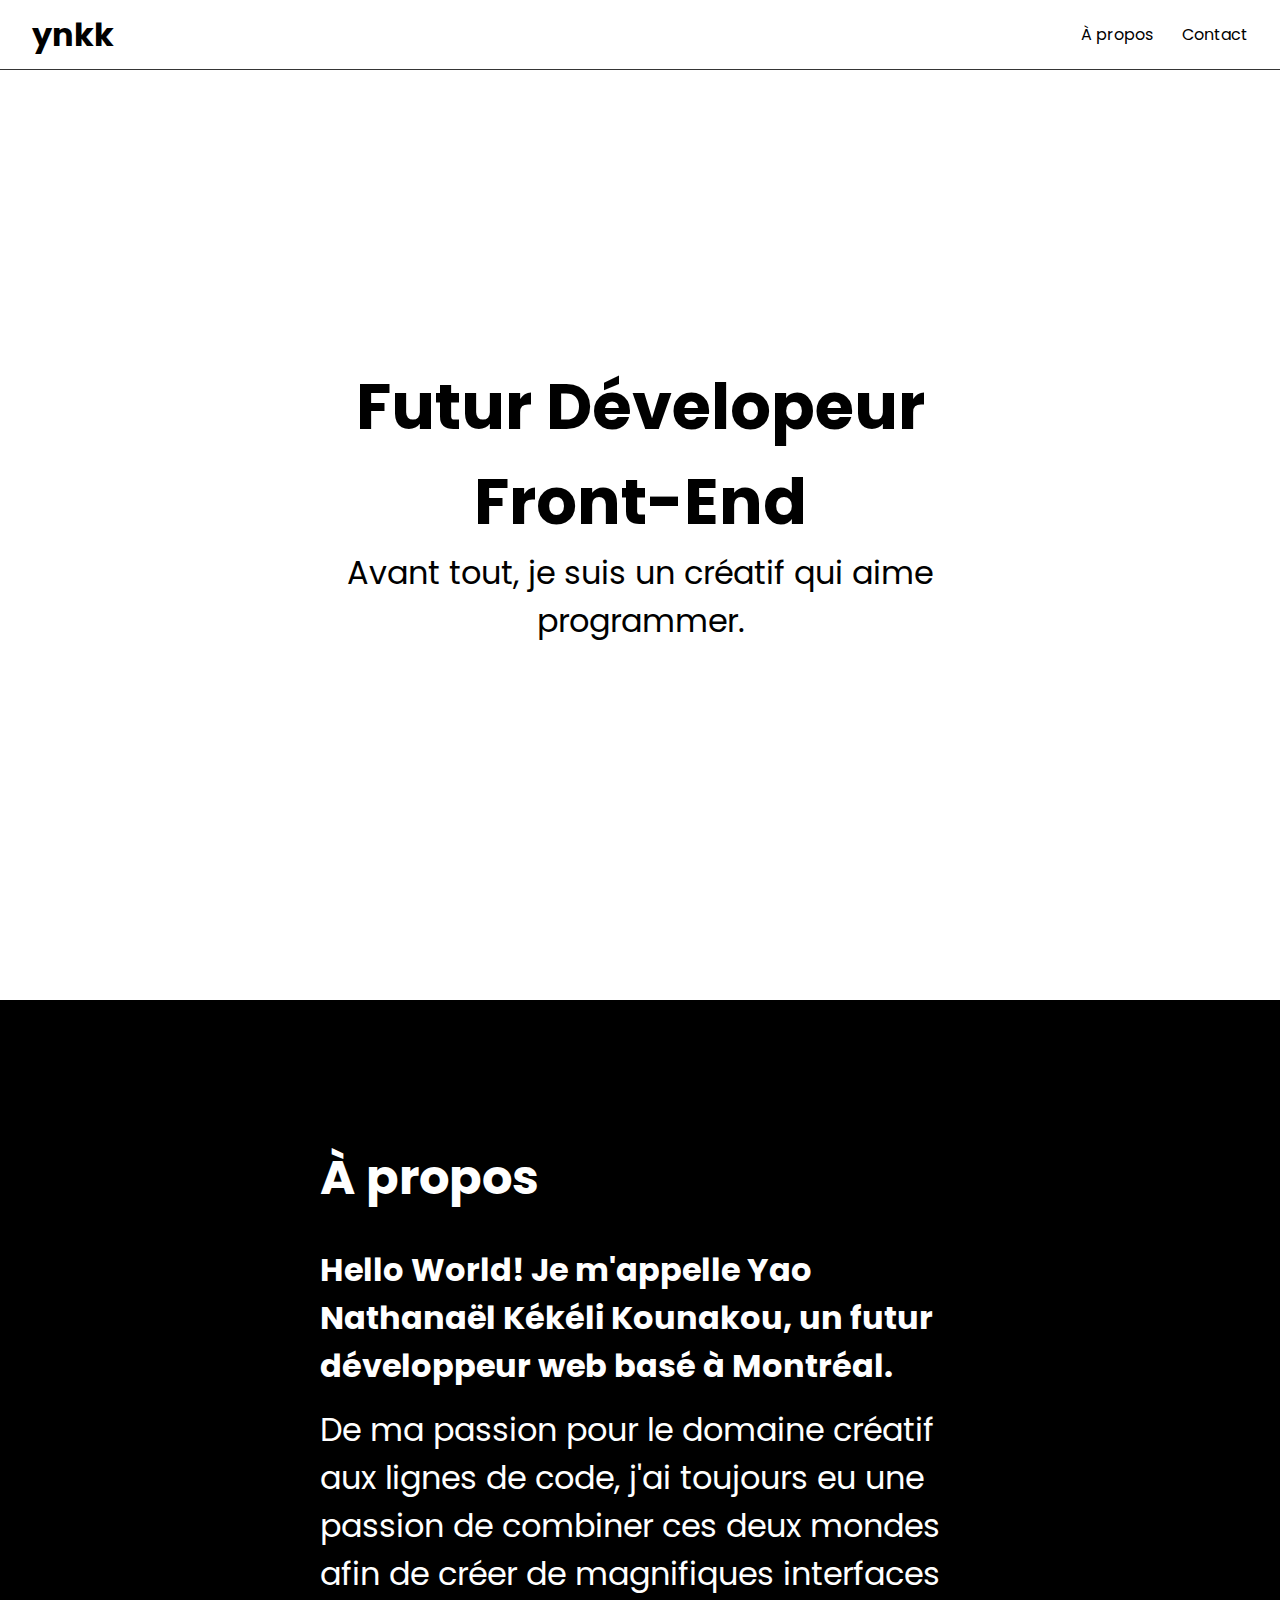
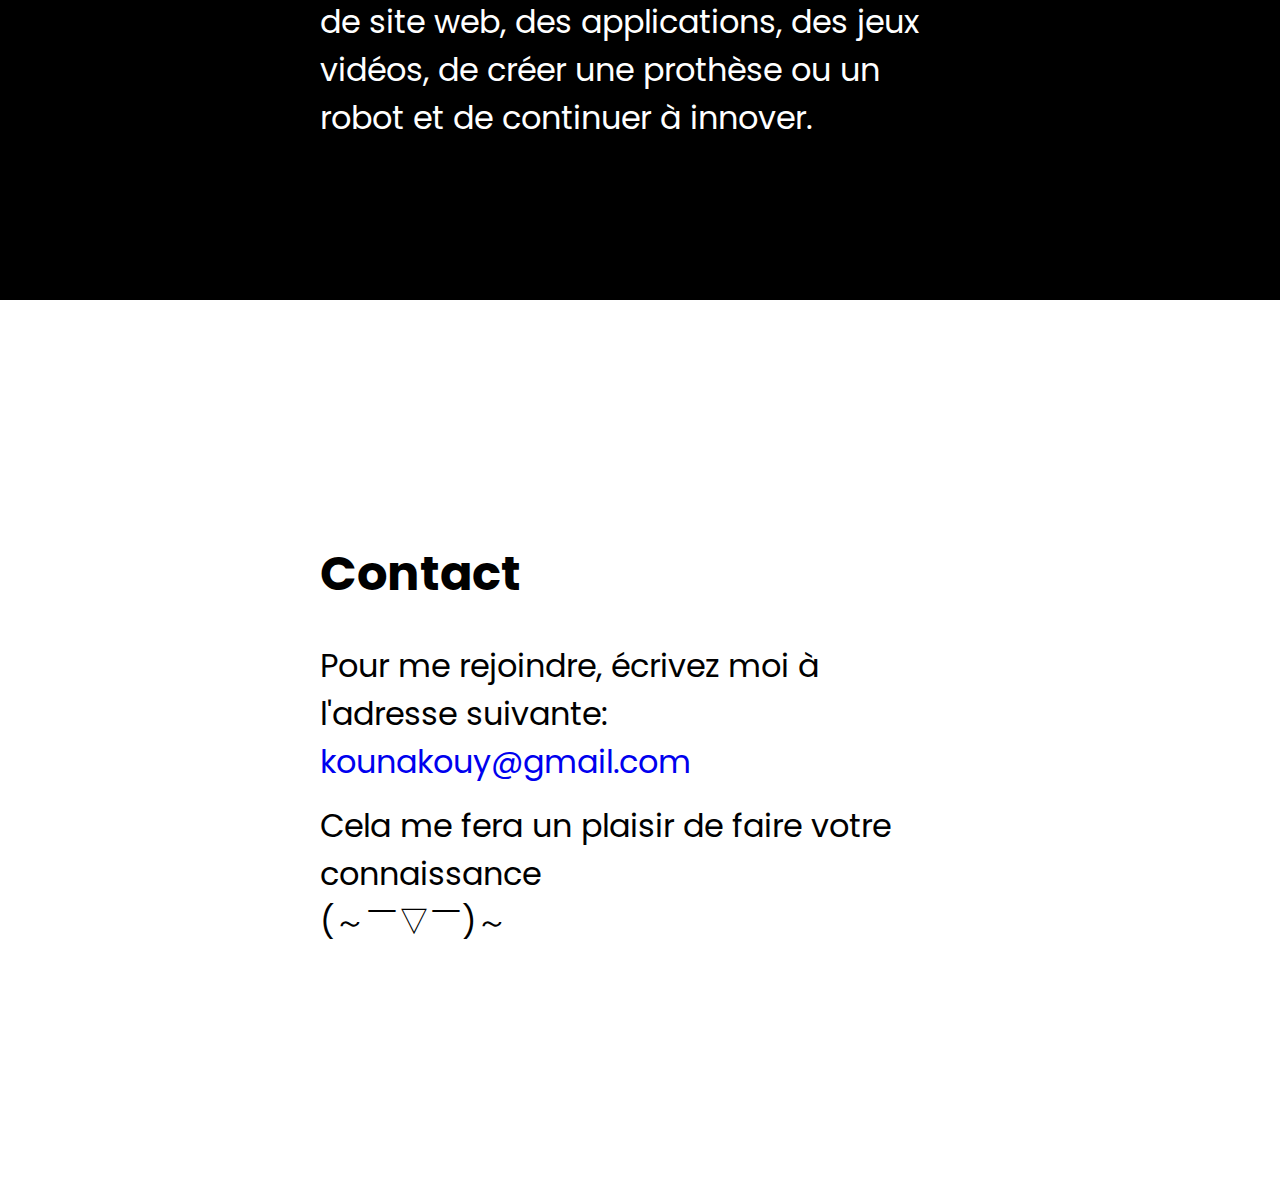
==== index.html @ dd529c1b "Restructuration des fichiers" ====
<!DOCTYPE html>
<html lang="en">

<head>
  <meta charset="UTF-8">
  <meta http-equiv="X-UA-Compatible" content="IE=edge">
  <meta name="viewport" content="width=device-width, initial-scale=1.0">
  <meta property="og:image" content="https://ouch-cdn2.icons8.com/DC-E3Y8cnUyL0m_8o7_YC7fjaSGe32FwKoycjTMLEPo/rs:fit:456:456/czM6Ly9pY29uczgu/b3VjaC1wcm9kLmFz/c2V0cy9wbmcvODc3/L2JlMjM3ZDNlLTEw/YTMtNDgyOS1hYjVm/LWZhNWQxODgxMGJl/MS5wbmc.png">
  <meta property="og:description" content="Yao N. K. Kounakou - Futur Dévelopeur Front-End">

  <link rel="shortcut icon" href="/static/assets/3d-fluency-fire-flame.png" type="image/x-icon">

  <link rel="stylesheet" href="/static/css/style.css">

  <title>Yao Kounakou - Dévelopeur Front-End</title>
</head>

<body>
  <div class="hero">
    <nav>
      <h1 class="logo"><a href="/static/html/index.html">ynkk</a></h1>
      <ul>
        <li><a href="#about">À propos</a></li>
        <li><a href="#contact">Contact</a></li>
      </ul>
    </nav>
    <div class="hero-content">
      <div class="headline">
        <h1>Futur Dévelopeur Front-End</h1>
        <p>Avant tout, je suis un créatif qui aime programmer.</p>
      </div>
    </div>
  </div>
  <section class="about" id="about">
    <div class="content">
      <h2>À propos</h2>
      <p class="big-text">Hello World! Je m'appelle Yao Nathanaël Kékéli Kounakou, un futur développeur web basé à Montréal.</p>
      <p>De ma passion pour le domaine créatif aux lignes de code, j'ai toujours eu une passion de combiner ces deux mondes afin de créer de magnifiques interfaces de site web, des applications, des jeux vidéos, de créer une prothèse ou un robot et de continuer à innover.</p>
    </div>
  </section>
  <section class="contact" id="contact">
    <div class="content">
      <h2>Contact</h2>
      <p>Pour me rejoindre, écrivez moi à l'adresse suivante: <a href="mailto:kounakouy@gmail.com">kounakouy@gmail.com</a></p>
      <p>Cela me fera un plaisir de faire votre connaissance <br> (～￣▽￣)～</p>
    </div>
  </section>
</body>
---- static/css/style.css ----
@import url('https://fonts.googleapis.com/css2?family=Poppins:wght@100;400;700;800&display=swap');

:root {
  --white: #fff;
  --grey: #353535;
  --black: #000;
  --font: 'Poppins', sans-serif;
}

* {
  margin: 0;
  padding: 0;
  box-sizing: border-box;
  font-family: var(--font);
  list-style: none;
  text-decoration: none;
}

html {
  scroll-behavior: smooth;
}

p {
  font-size: 2rem;
  margin-bottom: 1rem;
}

.hero {
  width: 100%;
  height: 100vh;
  background: var(--white);
  margin-top: 100px;
}

nav {
  width: 100%;
  height: 70px;
  display: flex;
  justify-content: space-between;
  align-items: center;
  padding: 2.5%;
  position: fixed;
  top: 0;
  background-color: var(--white);
  border-bottom: 1px solid var(--grey);
}

nav a {
  color: var(--black);
}

nav ul li {
  display: inline-block;
  margin-left: 25px;
}

nav ul li a:hover {
  color: var(--grey);
  transition: .25s;
}

.hero-content {
  width: 100%;
  height: calc(100vh - 100px);
  display: flex;
  justify-content: center;
  align-items: center;
  flex-direction: column;
  padding: 0 25%;
}

.headline {
  margin-top: 20px;
  text-align: center;
}

.headline h1 {
  font-size: 4rem;
}

section {
  width: 100%;
  height: 100vh;
  padding: 0 25%;
}

.about {
  color: var(--white);
  display: flex;
  justify-content: center;
  align-items: center;
  flex-direction: column;
  background-color: var(--black);
}

.contact {
  display: flex;
  justify-content: center;
  align-items: center;
  flex-direction: column;
}

.content h2 {
  font-size: 3rem;
  margin-bottom: 2rem;
}

.big-text {
  font-weight: bold;
}

@media screen and (max-width: 428px) {

  nav {
    padding: 5%;
  }

  p {
    font-size: 1.2rem;
  }

  .hero-content {
    padding: 0 15%;
  }

  .headline {
    margin-top: 20px;
    text-align: center;
  }

  .headline h1 {
    font-size: 2.5rem;
  }

  section {
    padding: 0 15%;
  }

  .content h2 {
    font-size: 1.5rem;
  }
}

@media screen and (max-width: 810px) {

  nav {
    padding: 5%;
  }

  p {
    font-size: 1.5rem;
  }

  .hero-content {
    padding: 0 15%;
  }

  .headline {
    margin-top: 20px;
    text-align: center;
  }

  .headline h1 {
    font-size: 3rem;
  }

  section {
    padding: 0 15%;
  }

  .content h2 {
    font-size: 2rem;
  }
}
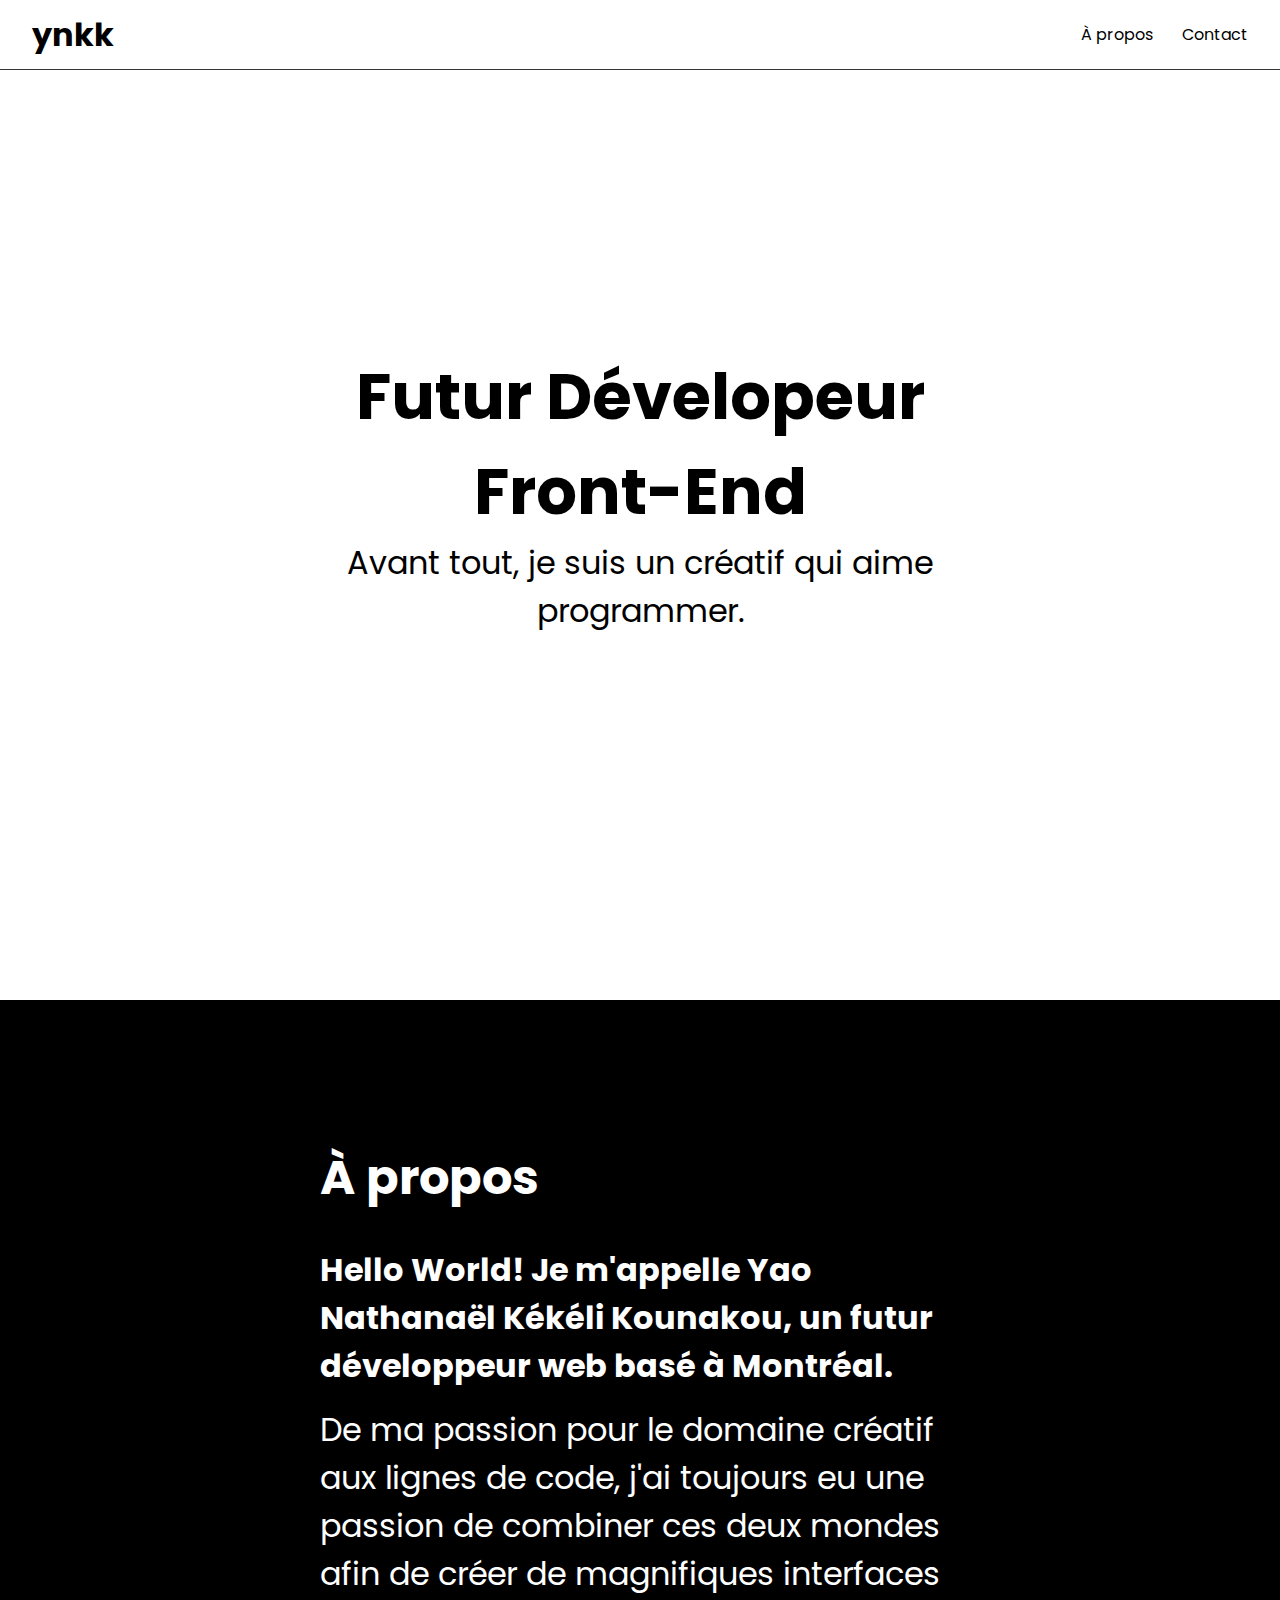
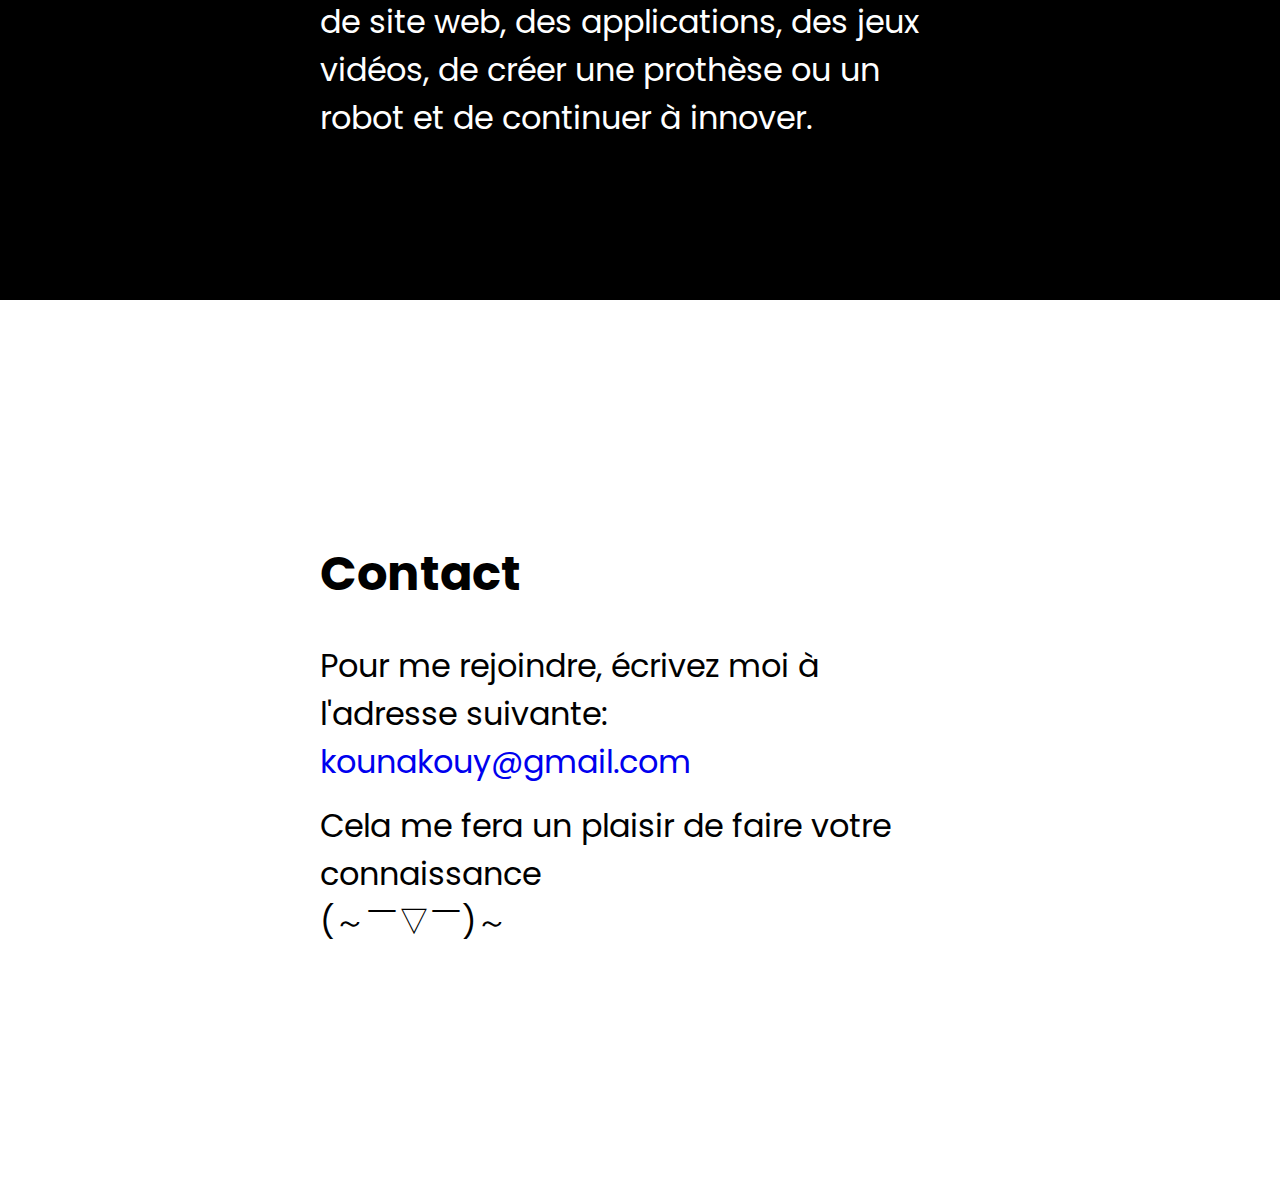
==== commit b17416e4: "Responsive fixed" ====
--- a/index.html
+++ b/index.html
@@ -8,17 +8,17 @@
   <meta property="og:image" content="https://ouch-cdn2.icons8.com/DC-E3Y8cnUyL0m_8o7_YC7fjaSGe32FwKoycjTMLEPo/rs:fit:456:456/czM6Ly9pY29uczgu/b3VjaC1wcm9kLmFz/c2V0cy9wbmcvODc3/L2JlMjM3ZDNlLTEw/YTMtNDgyOS1hYjVm/LWZhNWQxODgxMGJl/MS5wbmc.png">
   <meta property="og:description" content="Yao N. K. Kounakou - Futur Dévelopeur Front-End">
 
-  <link rel="shortcut icon" href="/static/assets/3d-fluency-fire-flame.png" type="image/x-icon">
+  <link rel="shortcut icon" href="static/assets/3d-fluency-fire-flame.png" type="image/x-icon">
 
-  <link rel="stylesheet" href="/static/css/style.css">
+  <link rel="stylesheet" href="static/css/style.css">
 
   <title>Yao Kounakou - Dévelopeur Front-End</title>
 </head>
 
 <body>
-  <div class="hero">
+  <div class="hero" id="home">
     <nav>
-      <h1 class="logo"><a href="/static/html/index.html">ynkk</a></h1>
+      <h1 class="logo"><a href="#home">ynkk</a></h1>
       <ul>
         <li><a href="#about">À propos</a></li>
         <li><a href="#contact">Contact</a></li>
--- a/static/css/style.css
+++ b/static/css/style.css
@@ -70,7 +70,6 @@
 }
 
 .headline {
-  margin-top: 20px;
   text-align: center;
 }
 
@@ -109,13 +108,44 @@
   font-weight: bold;
 }
 
-@media screen and (max-width: 428px) {
+@media screen and (max-width: 810px) {
 
   nav {
     padding: 5%;
   }
 
   p {
+    font-size: 1.5rem;
+  }
+
+  .hero-content {
+    padding: 0 15%;
+  }
+
+  .headline {
+    text-align: center;
+  }
+
+  .headline h1 {
+    font-size: 3rem;
+  }
+
+  section {
+    padding: 0 15%;
+  }
+
+  .content h2 {
+    font-size: 2rem;
+  }
+}
+
+@media screen and (max-width: 428px) {
+
+  nav {
+    padding: 5%;
+  }
+
+  p {
     font-size: 1.2rem;
   }
 
@@ -124,7 +154,6 @@
   }
 
   .headline {
-    margin-top: 20px;
     text-align: center;
   }
 
@@ -141,34 +170,33 @@
   }
 }
 
-@media screen and (max-width: 810px) {
+@media screen and (max-width: 375px) {
 
   nav {
     padding: 5%;
   }
 
   p {
+    font-size: 1.2rem;
+  }
+
+  .hero-content {
+    padding: 0 15%;
+  }
+
+  .headline {
+    text-align: center;
+  }
+
+  .headline h1 {
+    font-size: 2.5rem;
+  }
+
+  section {
+    padding: 0 15%;
+  }
+
+  .content h2 {
     font-size: 1.5rem;
   }
-
-  .hero-content {
-    padding: 0 15%;
-  }
-
-  .headline {
-    margin-top: 20px;
-    text-align: center;
-  }
-
-  .headline h1 {
-    font-size: 3rem;
-  }
-
-  section {
-    padding: 0 15%;
-  }
-
-  .content h2 {
-    font-size: 2rem;
-  }
 }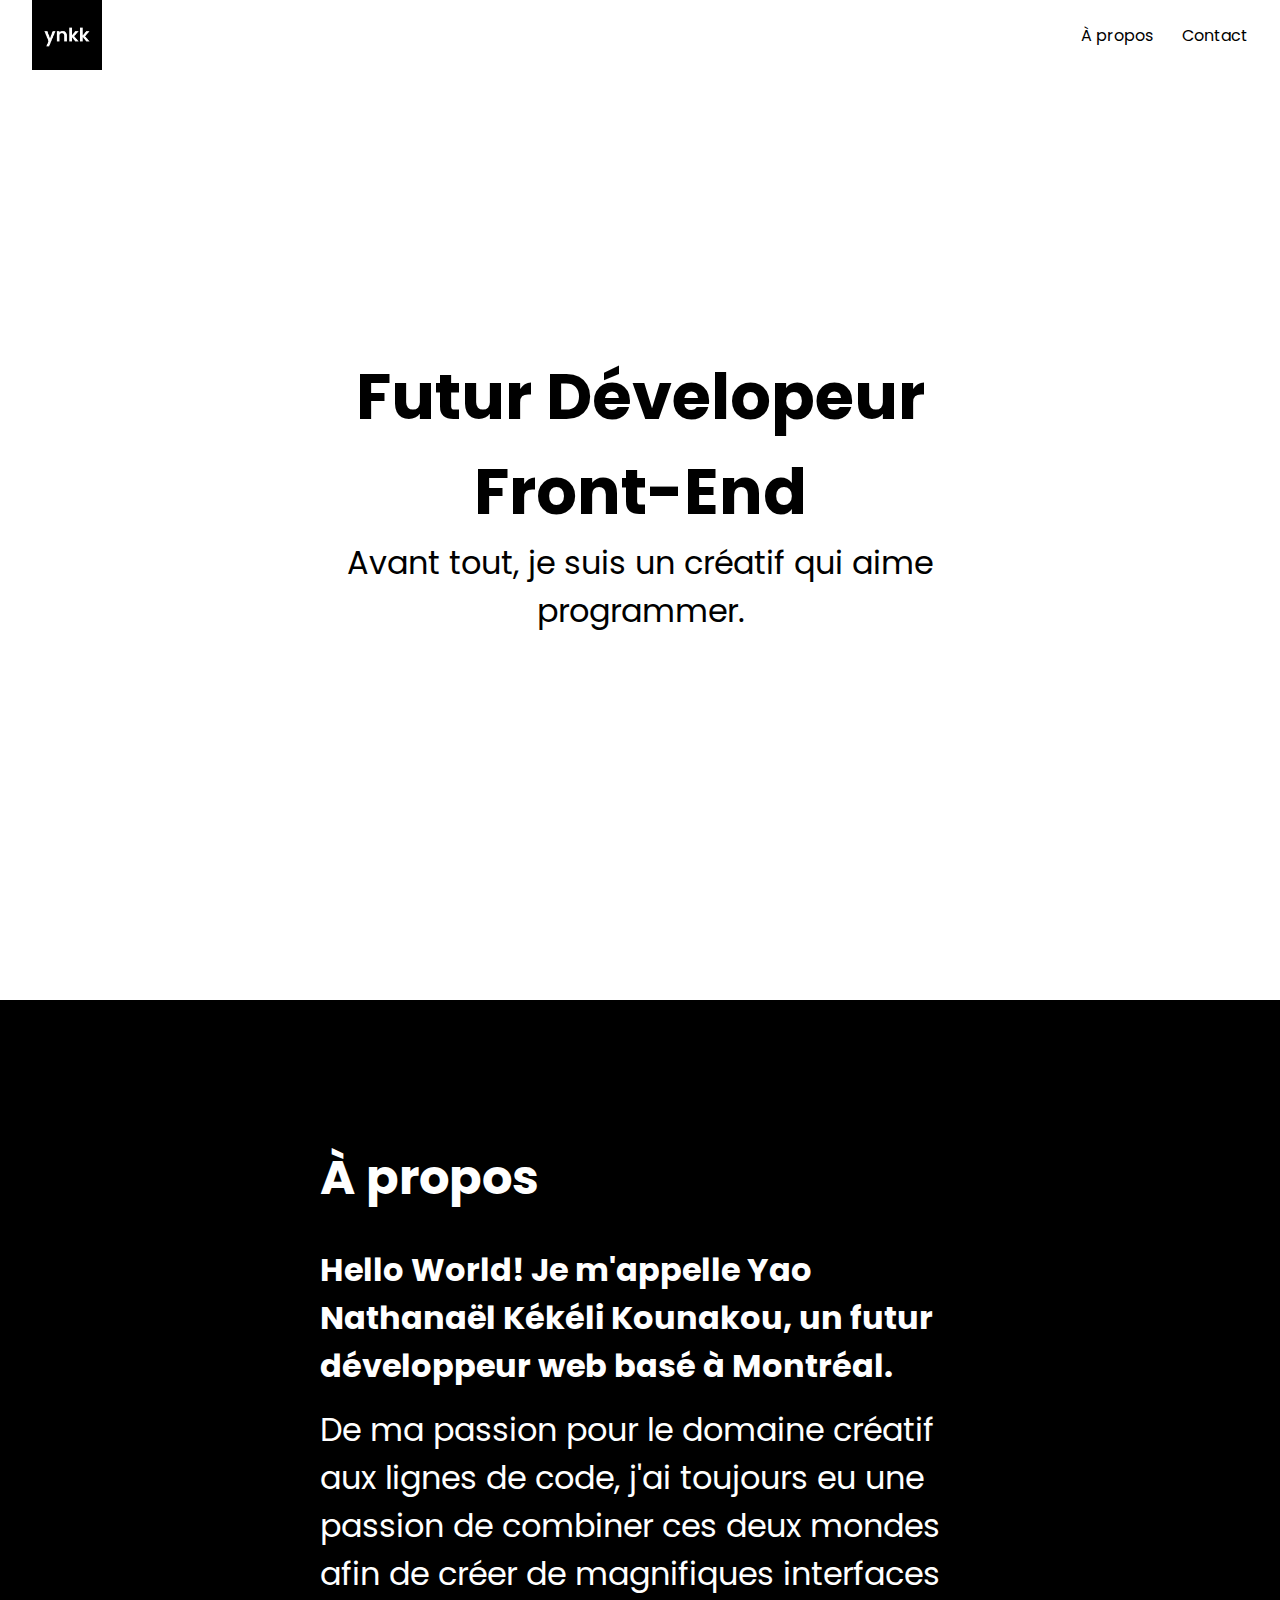
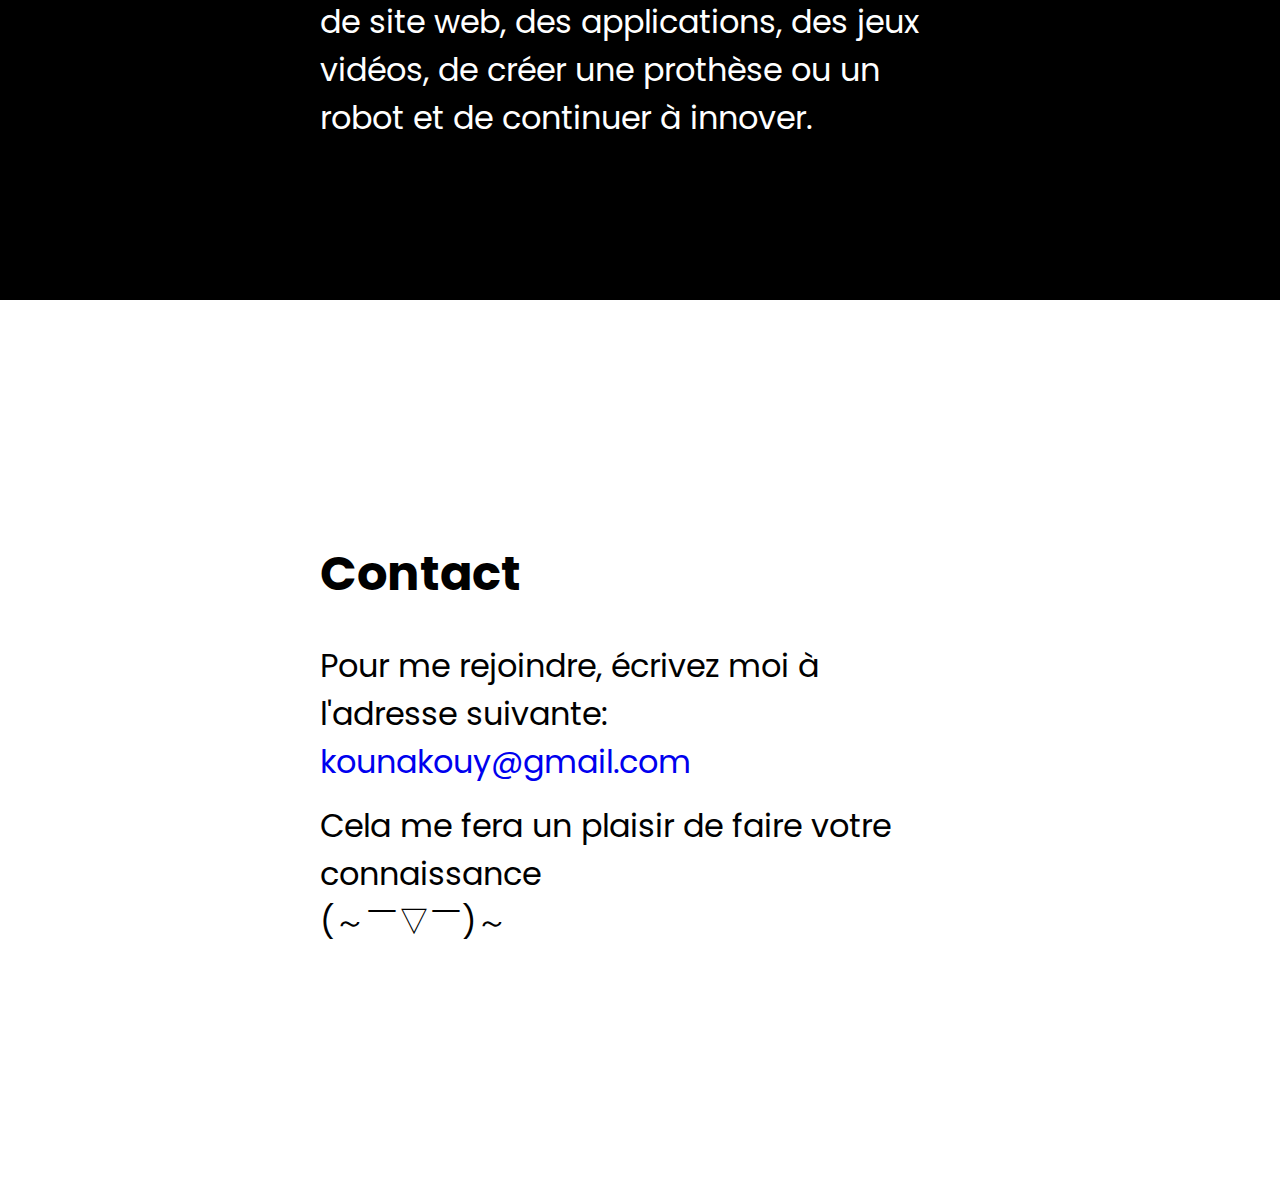
==== commit fbef2669: "Change the logo" ====
--- a/index.html
+++ b/index.html
@@ -8,7 +8,7 @@
   <meta property="og:image" content="https://ouch-cdn2.icons8.com/DC-E3Y8cnUyL0m_8o7_YC7fjaSGe32FwKoycjTMLEPo/rs:fit:456:456/czM6Ly9pY29uczgu/b3VjaC1wcm9kLmFz/c2V0cy9wbmcvODc3/L2JlMjM3ZDNlLTEw/YTMtNDgyOS1hYjVm/LWZhNWQxODgxMGJl/MS5wbmc.png">
   <meta property="og:description" content="Yao N. K. Kounakou - Futur Dévelopeur Front-End">
 
-  <link rel="shortcut icon" href="static/assets/3d-fluency-fire-flame.png" type="image/x-icon">
+  <link rel="shortcut icon" href="static/assets/ynkk-logo.png" type="image/x-icon">
 
   <link rel="stylesheet" href="static/css/style.css">
 
@@ -18,7 +18,8 @@
 <body>
   <div class="hero" id="home">
     <nav>
-      <h1 class="logo"><a href="#home">ynkk</a></h1>
+      <img src="static/assets/ynkk-logo.png" alt="ynkk Logo">
+      <!-- <h1 class="logo"><a href="#home">ynkk</a></h1> -->
       <ul>
         <li><a href="#about">À propos</a></li>
         <li><a href="#contact">Contact</a></li>
--- a/static/css/style.css
+++ b/static/css/style.css
@@ -38,15 +38,19 @@
   display: flex;
   justify-content: space-between;
   align-items: center;
-  padding: 2.5%;
+  padding: 0 2.5%;
   position: fixed;
   top: 0;
   background-color: var(--white);
-  border-bottom: 1px solid var(--grey);
+  /* border-bottom: 1px solid var(--grey); */
 }
 
 nav a {
   color: var(--black);
+}
+
+nav img {
+  height: inherit;
 }
 
 nav ul li {
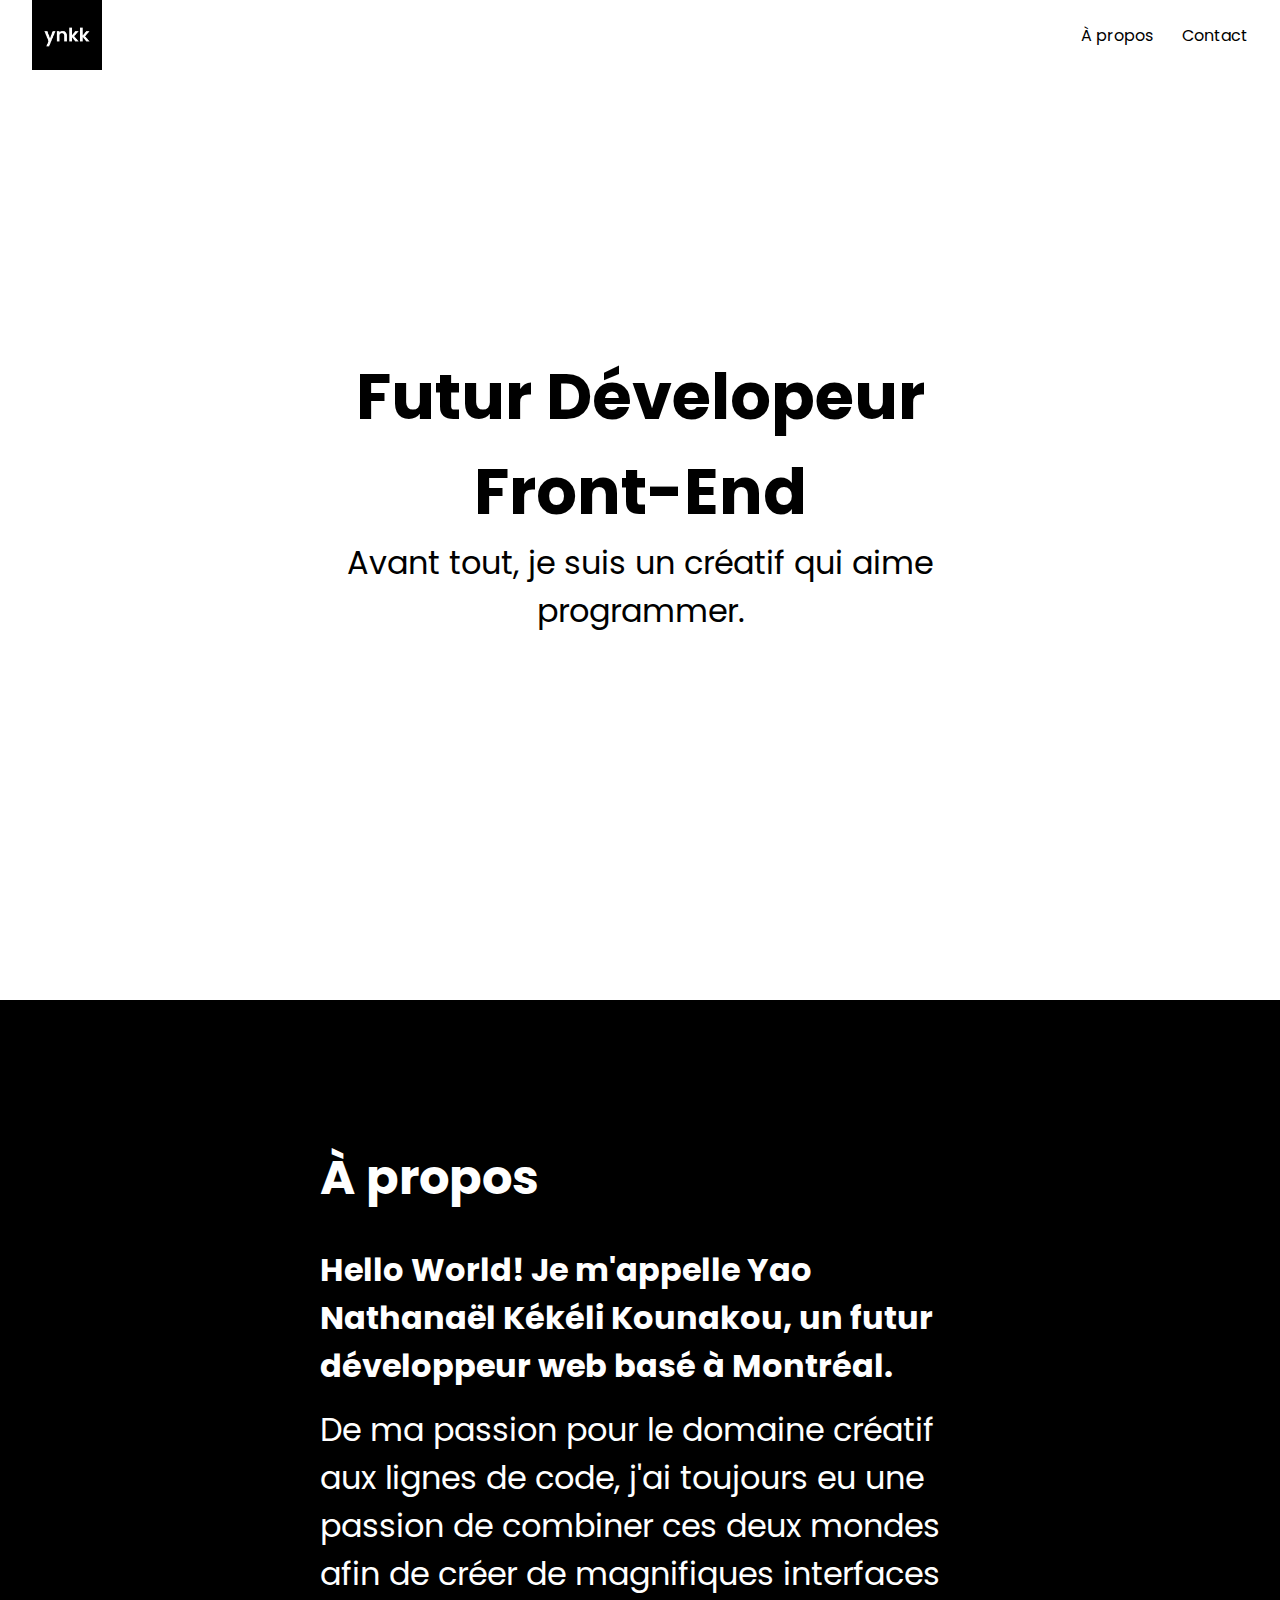
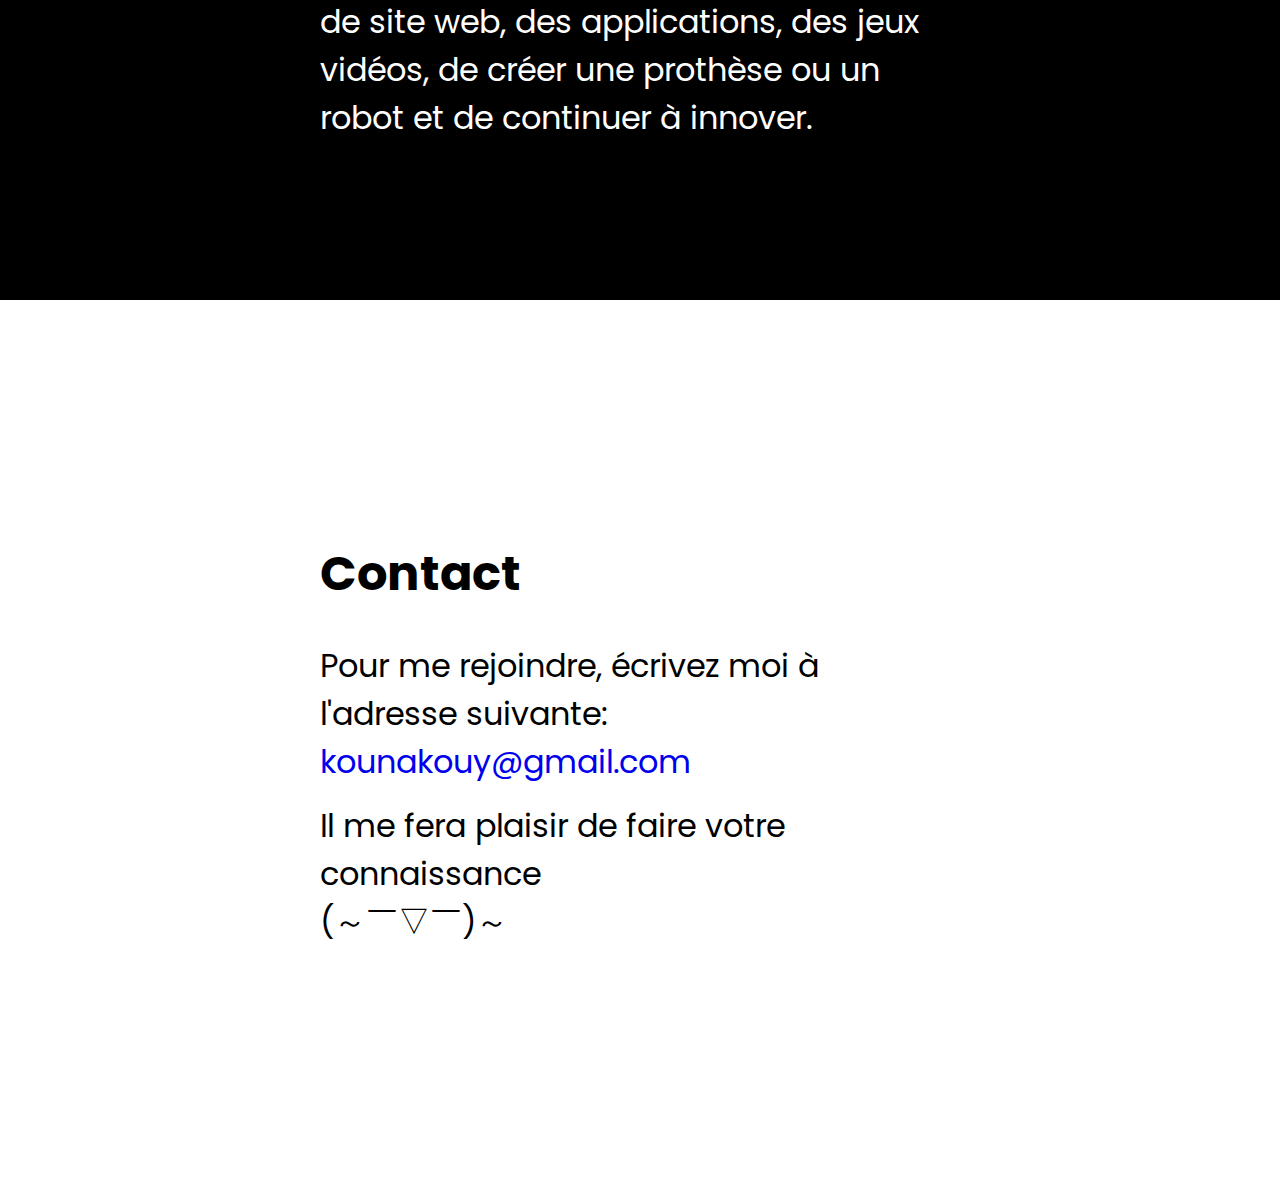
==== commit 2cdaf01e: "Correction d'une faute d'orthographe" ====
--- a/index.html
+++ b/index.html
@@ -43,7 +43,7 @@
     <div class="content">
       <h2>Contact</h2>
       <p>Pour me rejoindre, écrivez moi à l'adresse suivante: <a href="mailto:kounakouy@gmail.com">kounakouy@gmail.com</a></p>
-      <p>Cela me fera un plaisir de faire votre connaissance <br> (～￣▽￣)～</p>
+      <p>Il me fera plaisir de faire votre connaissance <br> (～￣▽￣)～</p>
     </div>
   </section>
 </body>--- a/static/css/style.css
+++ b/static/css/style.css
@@ -50,7 +50,7 @@
 }
 
 nav img {
-  height: inherit;
+  height: 70px;
 }
 
 nav ul li {
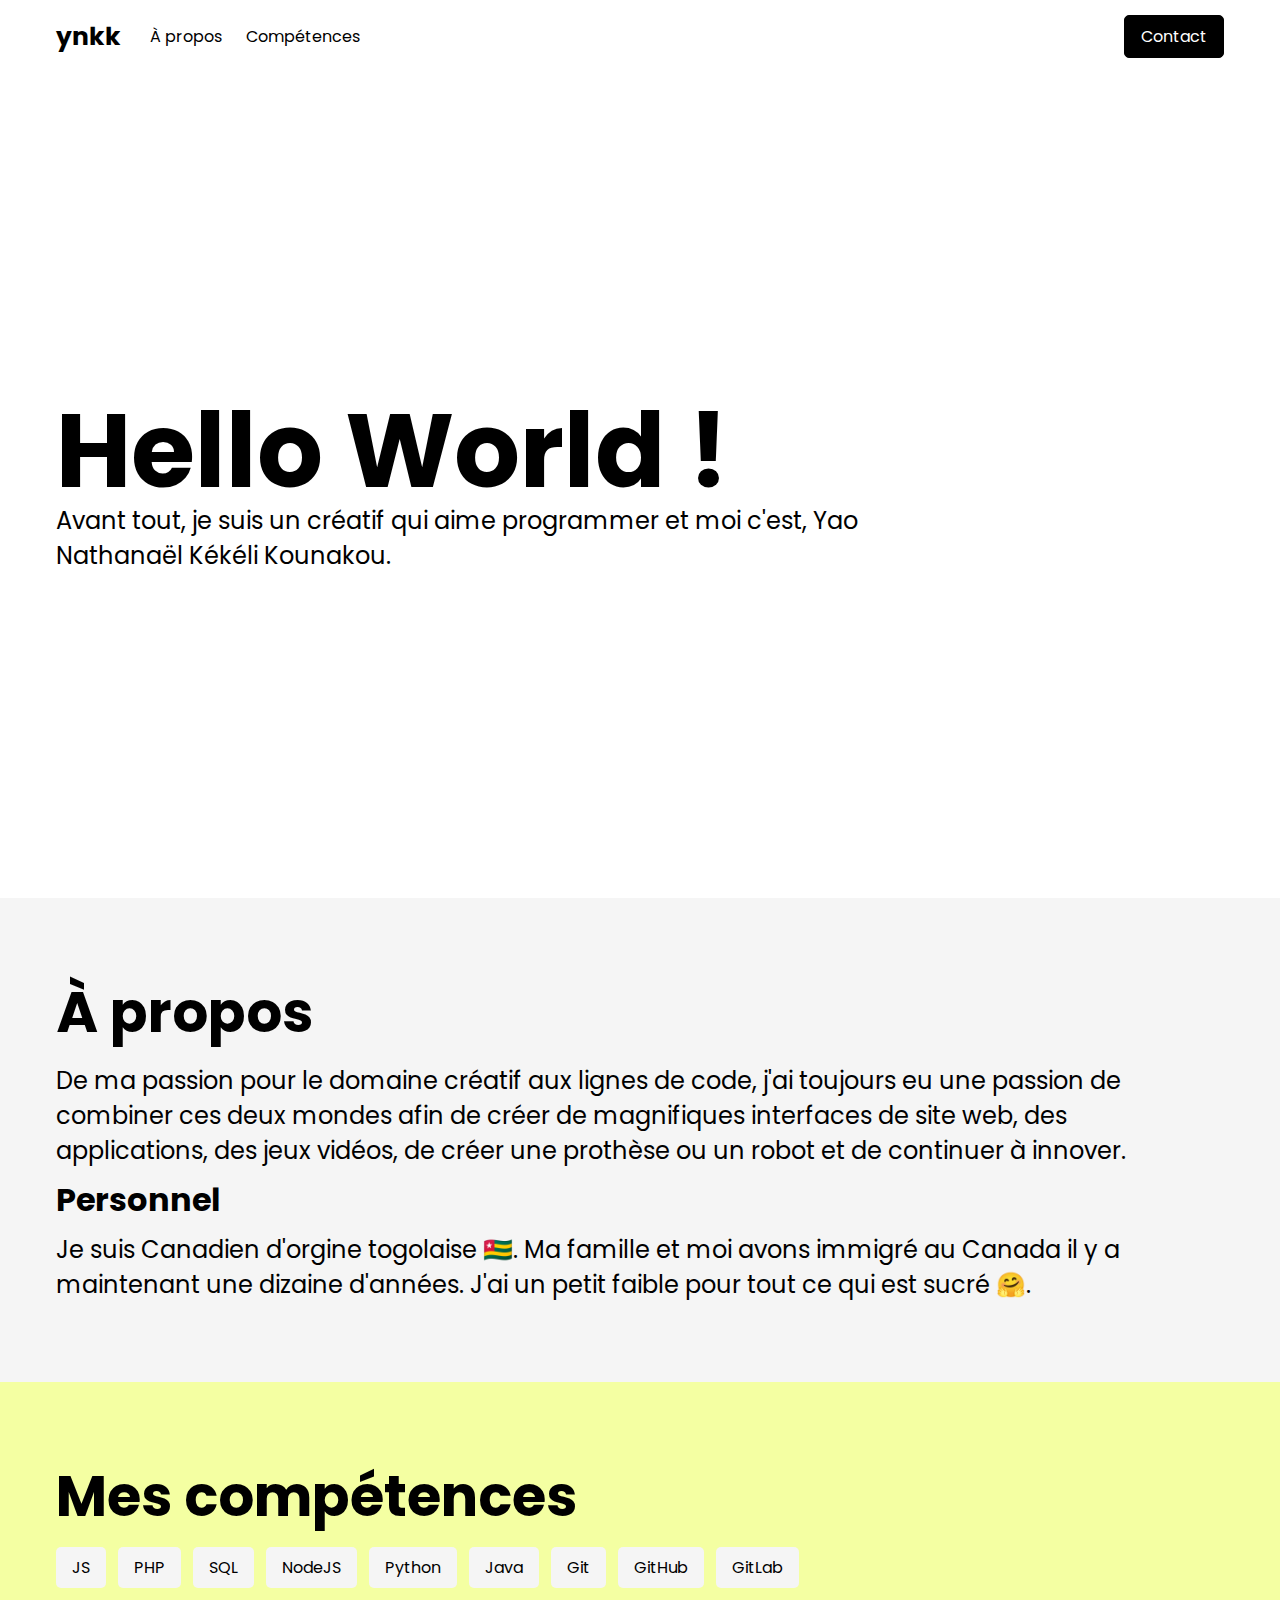
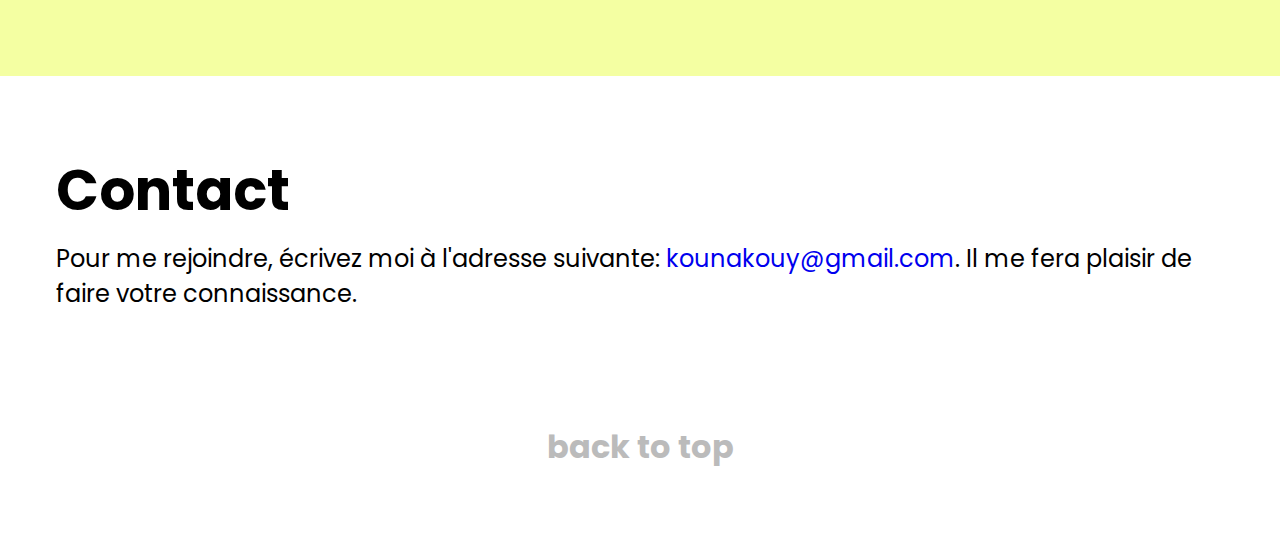
==== commit 4679e7ca: "Update du Site" ====
--- a/index.html
+++ b/index.html
@@ -5,45 +5,102 @@
   <meta charset="UTF-8">
   <meta http-equiv="X-UA-Compatible" content="IE=edge">
   <meta name="viewport" content="width=device-width, initial-scale=1.0">
-  <meta property="og:image" content="https://ouch-cdn2.icons8.com/DC-E3Y8cnUyL0m_8o7_YC7fjaSGe32FwKoycjTMLEPo/rs:fit:456:456/czM6Ly9pY29uczgu/b3VjaC1wcm9kLmFz/c2V0cy9wbmcvODc3/L2JlMjM3ZDNlLTEw/YTMtNDgyOS1hYjVm/LWZhNWQxODgxMGJl/MS5wbmc.png">
-  <meta property="og:description" content="Yao N. K. Kounakou - Futur Dévelopeur Front-End">
-
   <link rel="shortcut icon" href="static/assets/ynkk-logo.png" type="image/x-icon">
-
   <link rel="stylesheet" href="static/css/style.css">
 
-  <title>Yao Kounakou - Dévelopeur Front-End</title>
+  <title>Futur Dévelopeur Front-End - Yao Nathanaël Kékéli Kounkou</title>
 </head>
 
 <body>
-  <div class="hero" id="home">
-    <nav>
-      <img src="static/assets/ynkk-logo.png" alt="ynkk Logo">
-      <!-- <h1 class="logo"><a href="#home">ynkk</a></h1> -->
-      <ul>
-        <li><a href="#about">À propos</a></li>
-        <li><a href="#contact">Contact</a></li>
-      </ul>
-    </nav>
-    <div class="hero-content">
-      <div class="headline">
-        <h1>Futur Dévelopeur Front-End</h1>
-        <p>Avant tout, je suis un créatif qui aime programmer.</p>
+  <main>
+    <header id="top">
+      <div class="responsive">
+        <div class="header-content">
+          <div class="leftNav">
+            <div class="logo">
+              <a href="index.html"><span>ynkk</span></a>
+            </div>
+            <nav class="navLinks">
+              <ul>
+                <li><a href="#about">À propos</a></li>
+                <li><a href="#skills">Compétences</a></li>
+              </ul>
+            </nav>
+          </div>
+          <div class="rightNav">
+            <div class="contactNav">
+              <a href="#contact"><button>Contact</button></a>
+            </div>
+            <div class="burgerMenu">
+              <div class="burger">
+                <div class="top"></div>
+                <div class="bottom"></div>
+              </div>
+            </div>
+          </div>
+        </div>
       </div>
-    </div>
-  </div>
-  <section class="about" id="about">
-    <div class="content">
-      <h2>À propos</h2>
-      <p class="big-text">Hello World! Je m'appelle Yao Nathanaël Kékéli Kounakou, un futur développeur web basé à Montréal.</p>
-      <p>De ma passion pour le domaine créatif aux lignes de code, j'ai toujours eu une passion de combiner ces deux mondes afin de créer de magnifiques interfaces de site web, des applications, des jeux vidéos, de créer une prothèse ou un robot et de continuer à innover.</p>
-    </div>
-  </section>
-  <section class="contact" id="contact">
-    <div class="content">
-      <h2>Contact</h2>
-      <p>Pour me rejoindre, écrivez moi à l'adresse suivante: <a href="mailto:kounakouy@gmail.com">kounakouy@gmail.com</a></p>
-      <p>Il me fera plaisir de faire votre connaissance <br> (～￣▽￣)～</p>
-    </div>
-  </section>
-</body>+    </header>
+    <section class="homeHeroBanner">
+      <div class="responsive">
+        <div class="heroContent">
+          <h1>Hello World !</h1>
+          <p>Avant tout, je suis un créatif qui aime programmer et moi c'est, Yao Nathanaël Kékéli Kounakou.</p>
+        </div>
+      </div>
+    </section>
+    <section class="about" id="about">
+      <div class="responsive">
+        <div class="content">
+          <h2>À propos</h2>
+          <p>De ma passion pour le domaine créatif aux lignes de code, j'ai toujours eu une passion de combiner ces deux
+            mondes afin de créer de magnifiques interfaces de site web, des applications, des jeux vidéos, de créer une
+            prothèse ou un robot et de continuer à innover.</p>
+          <h3>Personnel</h3>
+          <p>Je suis Canadien d'orgine togolaise 🇹🇬. Ma famille et moi avons immigré au Canada il y a maintenant une
+            dizaine d'années. J'ai un petit faible pour tout ce qui est sucré 🤗.</p>
+        </div>
+      </div>
+    </section>
+    <section class="skills" id="skills">
+      <div class="responsive">
+        <div class="content">
+          <h2>Mes compétences</h2>
+          <div class="buttons">
+            <button>JS</button>
+            <button>PHP</button>
+            <button>SQL</button>
+            <button>NodeJS</button>
+            <button>Python</button>
+            <button>Java</button>
+            <button>Git</button>
+            <button>GitHub</button>
+            <button>GitLab</button>
+          </div>
+        </div>
+      </div>
+    </section>
+    <section class="contact" id="contact">
+      <div class="responsive">
+        <div class="content">
+          <h2>Contact</h2>
+          <p>Pour me rejoindre, écrivez moi à l'adresse suivante: <a
+              href="mailto:kounakouy@gmail.com">kounakouy@gmail.com</a>. Il me fera plaisir de faire votre connaissance.
+          </p>
+        </div>
+      </div>
+      <section class="backToTop">
+        <div class="responsive">
+          <div class="content">
+            <div>
+              <a href="#top">
+                <h1>back to top</h1>
+              </a>
+            </div>
+          </div>
+        </div>
+      </section>
+  </main>
+</body>
+
+</html>--- a/static/css/style.css
+++ b/static/css/style.css
@@ -3,6 +3,7 @@
 :root {
   --white: #fff;
   --grey: #353535;
+  --grey1: #f5f5f5;
   --black: #000;
   --font: 'Poppins', sans-serif;
 }
@@ -20,187 +21,340 @@
   scroll-behavior: smooth;
 }
 
-p {
-  font-size: 2rem;
-  margin-bottom: 1rem;
-}
-
-.hero {
+.responsive {
+  margin: 0 auto;
+}
+
+header {
   width: 100%;
-  height: 100vh;
-  background: var(--white);
-  margin-top: 100px;
-}
-
-nav {
-  width: 100%;
-  height: 70px;
+  padding: 15px 0;
+}
+
+.header-content {
   display: flex;
   justify-content: space-between;
   align-items: center;
-  padding: 0 2.5%;
-  position: fixed;
-  top: 0;
-  background-color: var(--white);
-  /* border-bottom: 1px solid var(--grey); */
-}
-
-nav a {
-  color: var(--black);
-}
-
-nav img {
-  height: 70px;
+}
+
+.leftNav {
+  display: inline-flex;
+  align-items: center;
+}
+
+.leftNav .logo a {
+  display: inline-flex;
+  align-items: center;
+  justify-content: center;
+}
+
+.leftNav .logo a span {
+  color: var(--black);
+  font-size: 25px;
+  font-weight: 700;
+}
+
+nav {
+  margin-left: 1.2rem;
 }
 
 nav ul li {
   display: inline-block;
-  margin-left: 25px;
+  margin: 0 10px;
+}
+
+nav ul li a {
+  color: var(--black);
 }
 
 nav ul li a:hover {
-  color: var(--grey);
-  transition: .25s;
-}
-
-.hero-content {
-  width: 100%;
-  height: calc(100vh - 100px);
+  color: var(--black);
+}
+
+.contactNav a button {
+  color: var(--white);
+  font-size: 1rem;
+  cursor: pointer;
+  padding: 0.5rem 1rem;
+  border-radius: 5px;
+  border: 1px solid var(--black);
+  background-color: var(--black);
+  transition: .15s ease-in-out;
+}
+
+.contactNav a button:hover {
+  color: var(--black);
+  border: 1px solid var(--black);
+  background-color: var(--white);
+}
+
+.homeHeroBanner {
+  overflow: hidden;
+  /* background-color: #f4ffa2; */
+}
+
+.heroContent {
+  width: 60%;
+  display: flex;
+  justify-content: center;
+  align-items: flex-start;
+  flex-direction: column;
+  height: calc(100vh - 75px);
+}
+
+.heroContent h1 {
+  font-size: 6.5rem;
+  font-weight: 700;
+  line-height: 1;
+}
+
+.heroContent p {
+  font-size: 1.5rem;
+}
+
+.about {
+  background-color: var(--grey1);
+}
+
+.content {
+  padding: 4.5rem 0;
+}
+
+.content h2 {
+  font-size: 3.5rem;
+  margin-bottom: 1.5rem;
+}
+
+.content h3 {
+  font-size: 2rem;
+  margin-bottom: 1rem;
+}
+
+.content p {
+  font-size: 1.5rem;
+  margin-bottom: 1rem;
+}
+
+.skills {
+  background-color: #f4ffa2;
+}
+
+.buttons {
+  width: 50%;
+}
+
+.buttons button {
+  color: var(--black);
+  font-size: 1rem;
+  cursor: pointer;
+  padding: 0.5rem 1rem;
+  margin-right: .5rem;
+  margin-bottom: 1rem;
+  border: none;
+  border-radius: 5px;
+  background-color: var(--grey1);
+  transition: .15s ease-in-out;
+}
+
+.buttons button:hover {
+  color: var(--grey1);
+  background-color: var(--black);
+}
+
+.backToTop .responsive .content {
+  padding-top: 0 !important;
+}
+
+.backToTop .responsive .content div {
   display: flex;
   justify-content: center;
   align-items: center;
   flex-direction: column;
-  padding: 0 25%;
-}
-
-.headline {
-  text-align: center;
-}
-
-.headline h1 {
-  font-size: 4rem;
-}
-
-section {
-  width: 100%;
-  height: 100vh;
-  padding: 0 25%;
-}
-
-.about {
-  color: var(--white);
-  display: flex;
-  justify-content: center;
-  align-items: center;
-  flex-direction: column;
-  background-color: var(--black);
-}
-
-.contact {
-  display: flex;
-  justify-content: center;
-  align-items: center;
-  flex-direction: column;
-}
-
-.content h2 {
-  font-size: 3rem;
-  margin-bottom: 2rem;
-}
-
-.big-text {
-  font-weight: bold;
-}
-
-@media screen and (max-width: 810px) {
-
-  nav {
-    padding: 5%;
-  }
-
-  p {
-    font-size: 1.5rem;
-  }
-
-  .hero-content {
-    padding: 0 15%;
-  }
-
-  .headline {
-    text-align: center;
-  }
-
-  .headline h1 {
+  margin-top: 2rem;
+}
+
+.backToTop .responsive .content div a {
+  color: #bbbbbb;
+  transition: .15s ease-in-out;
+}
+
+.backToTop .responsive .content div a:hover {
+  color: #afafaf;
+}
+
+@media screen and (min-width: 320px) {
+  .responsive {
+    max-width: 250px;
+  }
+
+  .navLinks {
+    display: none;
+  }
+
+  .heroContent {
+    width: 100%;
+    height: calc(100vh - 75px);
+  }
+
+  .heroContent h1 {
     font-size: 3rem;
   }
 
-  section {
-    padding: 0 15%;
+  .heroContent p {
+    font-size: 1rem;
+  }
+
+  .content {
+    padding: 2.5rem 0;
   }
 
   .content h2 {
     font-size: 2rem;
-  }
-}
-
-@media screen and (max-width: 428px) {
-
-  nav {
-    padding: 5%;
-  }
-
-  p {
-    font-size: 1.2rem;
-  }
-
-  .hero-content {
-    padding: 0 15%;
-  }
-
-  .headline {
-    text-align: center;
-  }
-
-  .headline h1 {
-    font-size: 2.5rem;
-  }
-
-  section {
-    padding: 0 15%;
+    margin-bottom: .5rem;
+  }
+
+  .content h3 {
+    font-size: 1rem;
+    margin-bottom: .5rem;
+  }
+
+  .content p {
+    font-size: 1rem;
+    margin-bottom: .5rem;
+  }
+
+  .buttons {
+    width: 100%;
+  }
+}
+
+@media screen and (min-width: 375px) {
+  .responsive {
+    max-width: 325px;
+  }
+}
+
+@media screen and (min-width: 425px) {
+  .responsive {
+    max-width: 365px;
+  }
+
+  .heroContent {
+    width: 100%;
+    height: calc(100vh - 75px);
+  }
+
+  .heroContent h1 {
+    font-size: 3.5rem;
+  }
+
+  .heroContent p {
+    width: 80%;
+    font-size: 1rem;
+  }
+
+  .content {
+    padding: 2.5rem 0;
   }
 
   .content h2 {
+    font-size: 2rem;
+  }
+
+  .content h3 {
+    font-size: 1rem;
+  }
+
+  .content p {
+    font-size: 1rem;
+  }
+
+  .buttons {
+    width: 100%;
+  }
+}
+
+@media screen and (min-width: 768px) {
+  .responsive {
+    max-width: 704px;
+  }
+
+  .navLinks {
+    display: block;
+  }
+
+  .heroContent h1 {
+    font-size: 6.5rem;
+  }
+
+  .heroContent p {
     font-size: 1.5rem;
   }
-}
-
-@media screen and (max-width: 375px) {
-
-  nav {
-    padding: 5%;
-  }
-
-  p {
-    font-size: 1.2rem;
-  }
-
-  .hero-content {
-    padding: 0 15%;
-  }
-
-  .headline {
-    text-align: center;
-  }
-
-  .headline h1 {
-    font-size: 2.5rem;
-  }
-
-  section {
-    padding: 0 15%;
+
+  .content {
+    padding: 4.5rem 0;
   }
 
   .content h2 {
+    font-size: 3.5rem;
+  }
+
+  .content h3 {
+    font-size: 2rem;
+  }
+
+  .content p {
     font-size: 1.5rem;
   }
+
+  .buttons button {
+    color: var(--black);
+    font-size: 1rem;
+    cursor: pointer;
+    padding: 0.5rem 1rem;
+    margin-right: .5rem;
+    margin-bottom: 1rem;
+    border: none;
+    border-radius: 5px;
+    background-color: var(--grey1);
+    transition: .15s ease-in-out;
+  }
+
+  .buttons button:hover {
+    color: var(--grey1);
+    background-color: var(--black);
+  }
+
+  .backToTop .responsive .content {
+    padding-top: 0 !important;
+  }
+
+  .backToTop .responsive .content div {
+    display: flex;
+    justify-content: center;
+    align-items: center;
+    flex-direction: column;
+    margin-top: 2rem;
+  }
+
+  .backToTop .responsive .content div a {
+    color: #bbbbbb;
+    transition: .15s ease-in-out;
+  }
+
+  .backToTop .responsive .content div a:hover {
+    color: #afafaf;
+  }
+
+}
+
+@media screen and (min-width: 992px) {
+  .responsive {
+    max-width: 936px;
+  }
+}
+
+@media screen and (min-width: 1280px) {
+  .responsive {
+    max-width: 1168px;
+  }
 }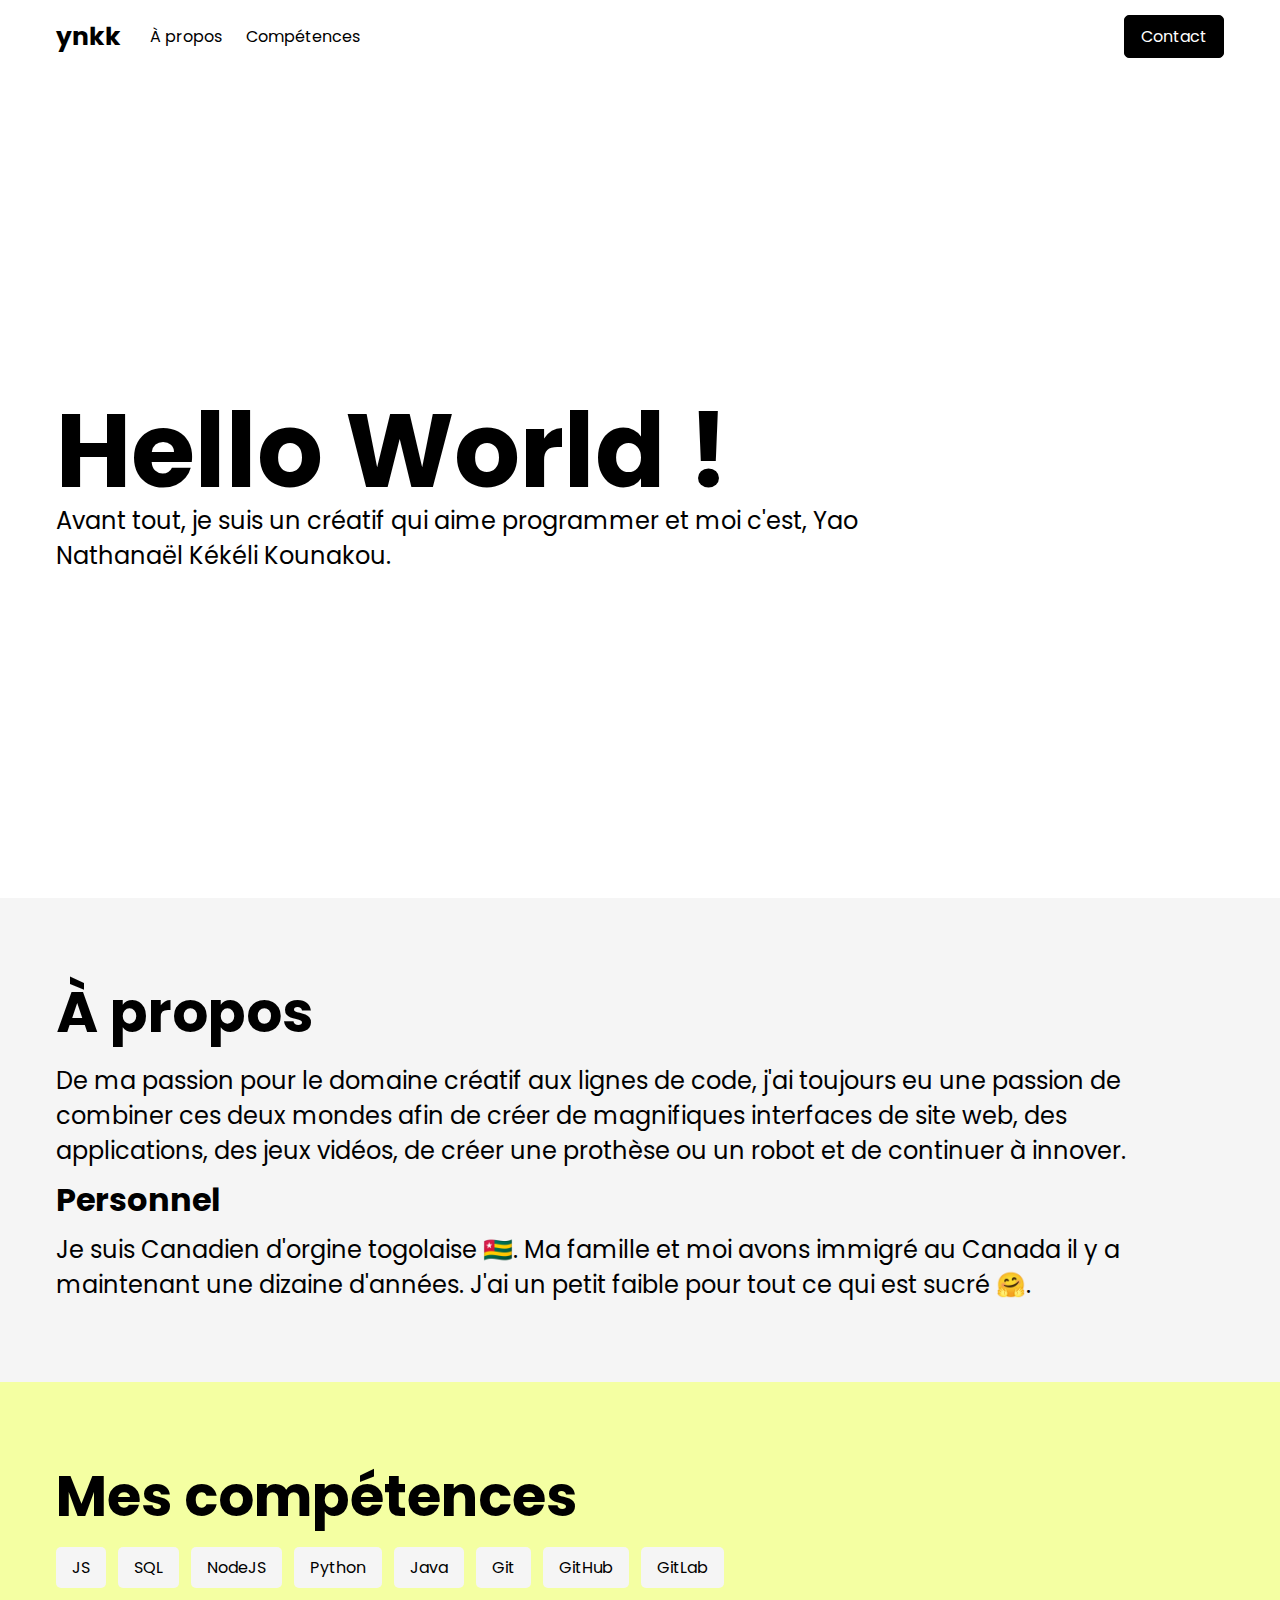
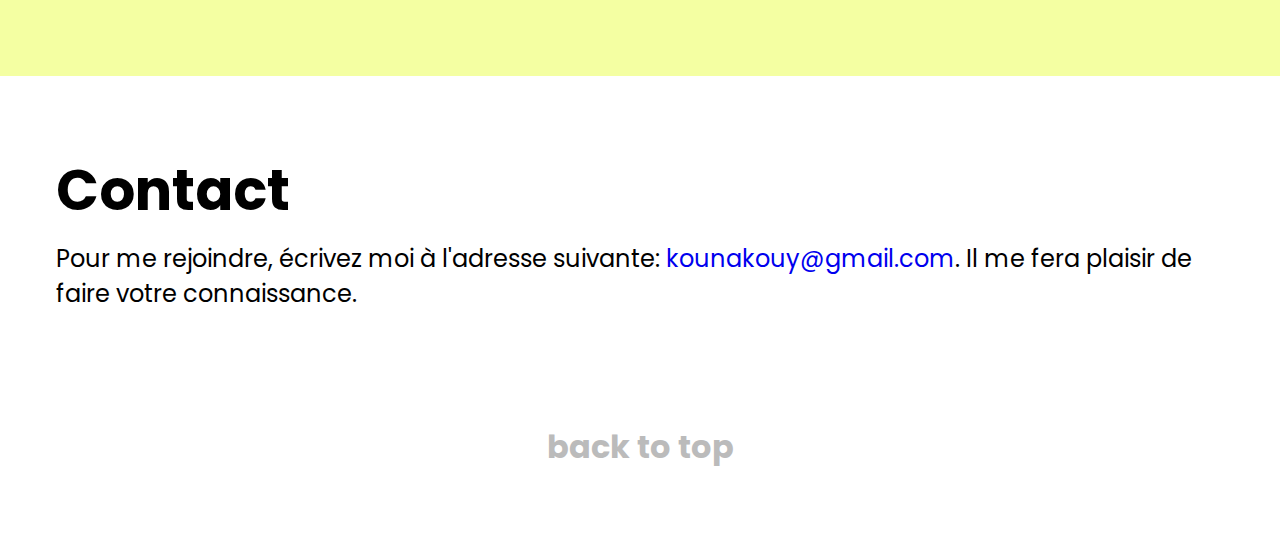
==== commit 53c8759a: "Remove one competence" ====
--- a/index.html
+++ b/index.html
@@ -18,7 +18,7 @@
         <div class="header-content">
           <div class="leftNav">
             <div class="logo">
-              <a href="index.html"><span>ynkk</span></a>
+              <a href="https://yaokounakou.github.io/ynkk/"><span>ynkk</span></a>
             </div>
             <nav class="navLinks">
               <ul>
@@ -68,7 +68,6 @@
           <h2>Mes compétences</h2>
           <div class="buttons">
             <button>JS</button>
-            <button>PHP</button>
             <button>SQL</button>
             <button>NodeJS</button>
             <button>Python</button>
